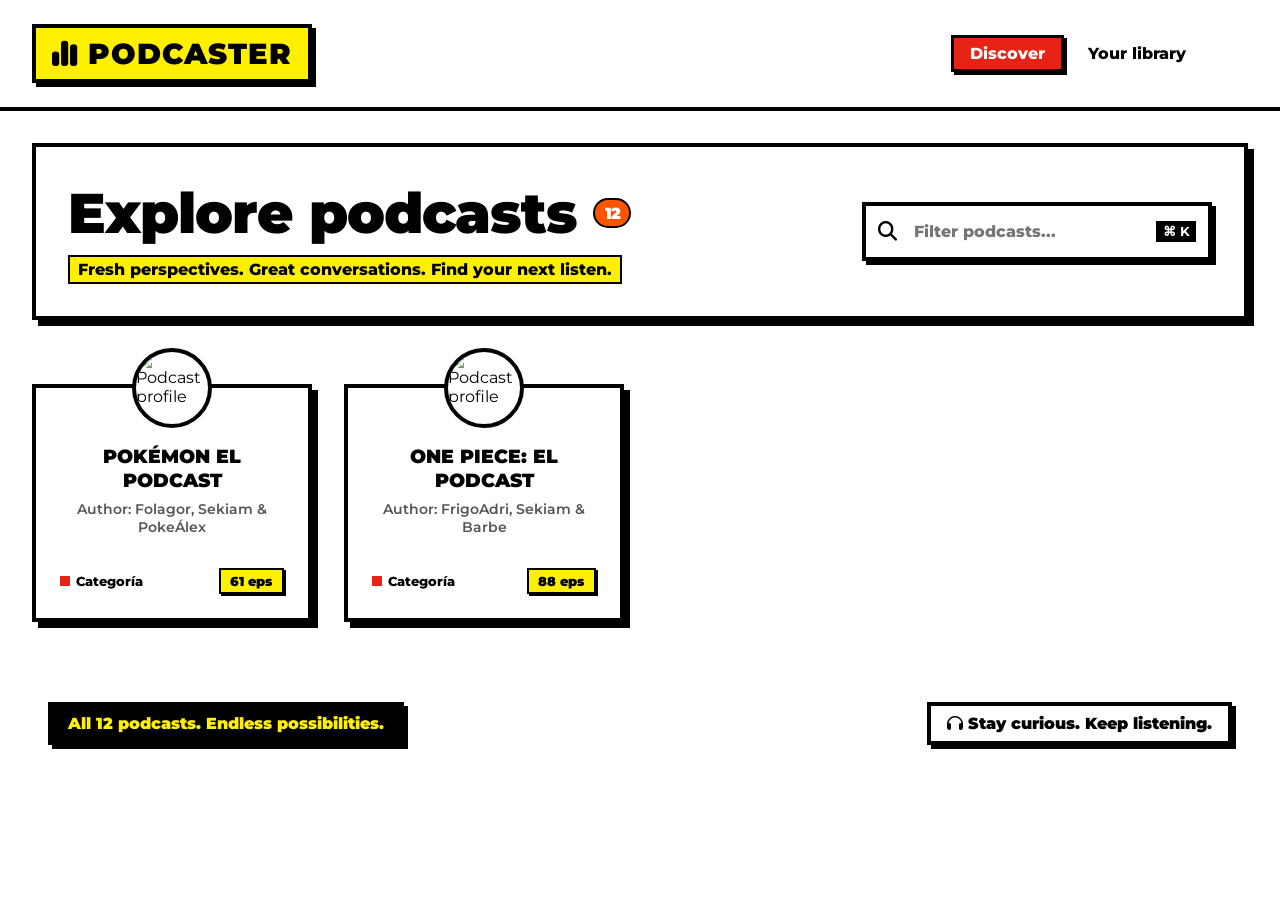
==== index.html @ 0dadfde8 "base design" ====
<!DOCTYPE html>
<html lang="en">
<head>
    <meta charset="UTF-8">
    <meta name="viewport" content="width=device-width, initial-scale=1.0">
    <title>Podcaster</title>
    <!-- He añadido un par de iconos de FontAwesome para el buscador y el botón de discover -->
    <link rel="stylesheet" href="https://cdnjs.cloudflare.com/ajax/libs/font-awesome/6.4.0/css/all.min.css">
    <link rel="stylesheet" href="css/styles.css">
    <!-- Cargamos una fuente gruesa y potente para el rollo Neo-Brutalista -->
    <link href="https://fonts.googleapis.com/css2?family=Montserrat:wght@500;800;900&display=swap" rel="stylesheet">
</head>
<body class="page">
    
    <!-- CABECERA COMÚN -->
    <header class="header">
        <div class="header__left">
            <h1 class="header__title"> 
                <a href="index.html" class="header__link">
                    <i class="fa-solid fa-chart-simple"></i> Podcaster
                </a>
            </h1>
        </div>
        
        <div class="header__right">
            <nav class="header__nav">
                <a href="#" class="header__nav-link header__nav-link--active">Discover</a>
                <a href="#" class="header__nav-link">Your library</a>
            </nav>
            <!-- Indicador de carga animado por CSS -->
            <div class="header__loader" aria-hidden="true"></div>
        </div>
    </header>

    <main class="main">
        
        <!-- SECCIÓN SUPERIOR: TÍTULO Y BUSCADOR -->
        <section class="hero-section">
            <div class="hero-section__text">
                <h2 class="hero-section__title">Explore podcasts <span class="badge badge--orange">12</span></h2>
                <p class="hero-section__subtitle">Fresh perspectives. Great conversations. Find your next listen.</p>
            </div>
            
            <div class="controls">
                <!-- Label oculto visualmente pero accesible para lectores de pantalla -->
                <label for="search" class="visually-hidden">Filter podcasts</label>
                <div class="controls__search-wrapper">
                    <i class="fa-solid fa-magnifying-glass controls__search-icon"></i>
                    <input type="search" id="search" class="controls__search" placeholder="Filter podcasts...">
                    <span class="controls__search-shortcut">⌘ K</span>
                </div>
            </div>
        </section>

        <!-- CUADRÍCULA DE PODCASTS -->
        <section class="podcast-grid">
            
            <!-- TARJETA DE PODCAST DE EJEMPLO 1 (Copia y pega este bloque para crear los 12) -->
            <article class="podcast-card">
                <!-- Enlace general que engloba la tarjeta, tal como pide el ejercicio -->
                <a href="podcast.html" class="podcast-card__link">
                    <div class="podcast-card__image-wrapper">
                        <!-- Añade aquí la URL de tu imagen de Cloudinary -->
                        <img src="https://res.cloudinary.com/dbadhyp7x/image/upload/v1794066231/channels4_profile_rzj4zu.jpg" alt="Podcast profile" class="podcast-card__image">
                    </div>
                    <div class="podcast-card__content">
                        <h3 class="podcast-card__title">Pokémon El Podcast</h3>
                        <p class="podcast-card__author">Author: Folagor, Sekiam & PokeÁlex</p>
                        <div class="podcast-card__footer">
                            <span class="podcast-card__category"><span class="color-dot color-dot--red"></span> Categoría</span>
                            <span class="badge badge--yellow">61 eps</span>
                        </div>
                    </div>
                </a>
            </article>
            <article class="podcast-card">
                <!-- Enlace general que engloba la tarjeta, tal como pide el ejercicio -->
                <a href="podcast.html" class="podcast-card__link">
                    <div class="podcast-card__image-wrapper">
                        <!-- Añade aquí la URL de tu imagen de Cloudinary -->
                        <img src="https://res.cloudinary.com/dbadhyp7x/image/upload/v1794066954/cop_mkapxo.jpg" alt="Podcast profile" class="podcast-card__image">
                    </div>
                    <div class="podcast-card__content">
                        <h3 class="podcast-card__title">One Piece: El Podcast</h3>
                        <p class="podcast-card__author">Author: FrigoAdri, Sekiam & Barbe</p>
                        <div class="podcast-card__footer">
                            <span class="podcast-card__category"><span class="color-dot color-dot--red"></span> Categoría</span>
                            <span class="badge badge--yellow">88 eps</span>
                        </div>
                    </div>
                </a>
            </article>
            <!-- FIN TARJETA DE PODCAST DE EJEMPLO 1 -->

        </section>

        <!-- FOOTER / BANNER INFERIOR -->
        <footer class="footer-banner">
            <div class="footer-banner__left">
                <p>All 12 podcasts. Endless possibilities.</p>
            </div>
            <div class="footer-banner__right">
                <p><i class="fa-solid fa-headphones"></i> Stay curious. Keep listening.</p>
            </div>
        </footer>
    </main>

</body>
</html>
---- css/styles.css ----
/* =========================================
   VARIABLES Y RESET
   ========================================= */
:root {
    --bg-color: #ffffff; /* Color de fondo por defecto */
    --text-primary: #000000;
    --border-color: #000000;
    --accent-red: #e62314; /* Rojo para botones y hover */
    --accent-yellow: #fff000; /* Amarillo logo y badges */
    --accent-orange: #ff5500; /* Naranja badge principal */
    
    /* Variables para el Neo-Brutalismo */
    --border-thickness: 4px;
    --shadow-distance: 6px;
    --shadow-distance-hover: 2px;
    
    --font-family: 'Montserrat', sans-serif;
}

* {
    margin: 0;
    padding: 0;
    box-sizing: border-box;
}

body {
    background-color: var(--bg-color);
    
    /* PON AQUÍ LA URL DE TU IMAGEN GENERADA (SÚBELA A CLOUDINARY) */
    background-image: url('https://res.cloudinary.com/dbadhyp7x/image/upload/v1794066202/Gemini_Generated_Image_ve3grvve3grvve3g_idrewf.jpg');
    
    background-size: cover;
    background-position: center;
    background-attachment: fixed;
    color: var(--text-primary);
    font-family: var(--font-family);
    min-height: 100vh;
}

a {
    text-decoration: none;
    color: inherit;
}

/* Ocultar texto visualmente (Accesibilidad) */
.visually-hidden {
    position: absolute;
    width: 1px; height: 1px;
    padding: 0; margin: -1px;
    overflow: hidden;
    clip: rect(0, 0, 0, 0); border: 0;
}

/* =========================================
   CABECERA
   ========================================= */
.header {
    display: flex;
    justify-content: space-between;
    align-items: center;
    padding: 1.5rem 2rem;
    background-color: #ffffff;
    border-bottom: var(--border-thickness) solid var(--border-color);
    position: sticky;
    top: 0;
    z-index: 100;
}

.header__left {
    display: flex;
    align-items: center;
}

.header__title {
    background-color: var(--accent-yellow);
    padding: 0.5rem 1rem;
    border: var(--border-thickness) solid var(--border-color);
    box-shadow: 4px 4px 0px var(--border-color);
    font-size: 1.8rem;
    font-weight: 900;
    text-transform: uppercase;
    letter-spacing: 1px;
    transition: transform 0.1s ease;
}

.header__title:hover {
    transform: translate(2px, 2px);
    box-shadow: 2px 2px 0px var(--border-color);
}

.header__right {
    display: flex;
    align-items: center;
    gap: 2rem;
}

.header__nav {
    display: flex;
    gap: 1.5rem;
    align-items: center;
}

.header__nav-link {
    font-weight: 800;
    font-size: 1rem;
    transition: color 0.2s ease;
}

.header__nav-link--active {
    background-color: var(--accent-red);
    color: #ffffff;
    padding: 0.4rem 1rem;
    border: 3px solid var(--border-color);
    box-shadow: 3px 3px 0px var(--border-color);
}

.header__nav-link:hover {
    color: var(--accent-red);
}
.header__nav-link--active:hover {
    color: #ffffff;
    transform: translate(2px, 2px);
    box-shadow: 1px 1px 0px var(--border-color);
}

.header__loader {
    width: 30px;
    height: 30px;
    border-radius: 50%;
    border: 3px solid var(--border-color);
    border-top-color: var(--accent-orange);
    /* Animación de 1 segundo (requisito del DAW) */
    animation: spin-and-fade 1s forwards;
}

@keyframes spin-and-fade {
    0% { transform: rotate(0deg); opacity: 1; }
    90% { opacity: 1; }
    100% { transform: rotate(360deg); opacity: 0; }
}

/* =========================================
   MAIN Y SECCIÓN SUPERIOR (HERO)
   ========================================= */
.main {
    padding: 2rem;
    max-width: 1400px;
    margin: 0 auto;
}

.hero-section {
    display: flex;
    justify-content: space-between;
    align-items: center;
    margin-bottom: 4rem;
    background-color: rgba(255, 255, 255, 0.95); /* Fondo blanco semitransparente para que se lea bien */
    padding: 2rem;
    border: var(--border-thickness) solid var(--border-color);
    box-shadow: var(--shadow-distance) var(--shadow-distance) 0px var(--border-color);
}

.hero-section__title {
    font-size: 3.5rem;
    font-weight: 900;
    letter-spacing: -1px;
    display: flex;
    align-items: center;
    gap: 1rem;
}

.hero-section__subtitle {
    background-color: var(--accent-yellow);
    display: inline-block;
    padding: 0.2rem 0.5rem;
    font-weight: 800;
    border: 2px solid var(--border-color);
    margin-top: 0.5rem;
}

.badge {
    padding: 0.2rem 0.6rem;
    border-radius: 20px;
    font-weight: 900;
    font-size: 1rem;
    border: 2px solid var(--border-color);
    color: #ffffff;
}

.badge--orange { background-color: var(--accent-orange); }
.badge--yellow { background-color: var(--accent-yellow); color: var(--text-primary); border-radius: 0; font-size: 0.8rem; box-shadow: 2px 2px 0px var(--border-color);}

/* Buscador */
.controls__search-wrapper {
    position: relative;
    display: flex;
    align-items: center;
}

.controls__search {
    padding: 1rem 3rem 1rem 3rem;
    border: var(--border-thickness) solid var(--border-color);
    box-shadow: 4px 4px 0px var(--border-color);
    font-family: inherit;
    font-weight: 800;
    font-size: 1rem;
    width: 350px;
    transition: transform 0.1s ease, box-shadow 0.1s ease;
}

.controls__search:focus-visible {
    outline: none;
    transform: translate(2px, 2px);
    box-shadow: 2px 2px 0px var(--border-color);
}

.controls__search-icon {
    position: absolute;
    left: 1rem;
    font-size: 1.2rem;
}

.controls__search-shortcut {
    position: absolute;
    right: 1rem;
    background-color: var(--border-color);
    color: #ffffff;
    padding: 0.2rem 0.4rem;
    font-size: 0.8rem;
    font-weight: bold;
}

/* =========================================
   GRID DE PODCASTS (Responsive)
   ========================================= */
.podcast-grid {
    display: grid;
    grid-template-columns: repeat(4, 1fr);
    gap: 5rem 2rem; /* Mucho espacio vertical para que quepa la foto sobresaliendo */
    margin-bottom: 4rem;
}

/* TARJETA PODCAST */
.podcast-card {
    position: relative;
    background-color: #ffffff;
    border: var(--border-thickness) solid var(--border-color);
    box-shadow: var(--shadow-distance) var(--shadow-distance) 0px var(--border-color);
    transition: transform 0.2s ease, box-shadow 0.2s ease;
}

.podcast-card:hover {
    transform: translate(4px, 4px);
    box-shadow: var(--shadow-distance-hover) var(--shadow-distance-hover) 0px var(--border-color);
}

.podcast-card__link {
    display: block;
    height: 100%;
}

.podcast-card__image-wrapper {
    position: absolute;
    top: -40px; /* Aquí está el truco para que sobresalga */
    left: 50%;
    transform: translateX(-50%);
    width: 80px;
    height: 80px;
    border-radius: 50%;
    border: var(--border-thickness) solid var(--border-color);
    overflow: hidden;
    background-color: #fff;
}

.podcast-card__image {
    width: 100%;
    height: 100%;
    object-fit: cover;
}

.podcast-card__content {
    padding: 3.5rem 1.5rem 1.5rem; /* Padding superior extra para no chocar con la foto */
    text-align: center;
    display: flex;
    flex-direction: column;
    height: 100%;
}

.podcast-card__title {
    font-size: 1.2rem;
    font-weight: 900;
    text-transform: uppercase;
    margin-bottom: 0.5rem;
}

.podcast-card__author {
    font-size: 0.9rem;
    font-weight: 600;
    color: #555;
    margin-bottom: 2rem;
    flex-grow: 1; /* Empuja el footer hacia abajo */
}

.podcast-card__footer {
    display: flex;
    justify-content: space-between;
    align-items: center;
    font-size: 0.8rem;
    font-weight: 800;
}

.podcast-card__category {
    display: flex;
    align-items: center;
    gap: 0.4rem;
}

.color-dot {
    width: 10px;
    height: 10px;
    display: inline-block;
}
.color-dot--red { background-color: var(--accent-red); }

/* =========================================
   FOOTER BANNER
   ========================================= */
.footer-banner {
    display: flex;
    justify-content: space-between;
    padding: 1rem;
}

.footer-banner__left, .footer-banner__right {
    background-color: #ffffff;
    border: var(--border-thickness) solid var(--border-color);
    box-shadow: 4px 4px 0px var(--border-color);
    padding: 0.5rem 1rem;
    font-weight: 900;
}

.footer-banner__left {
    background-color: #000;
    color: var(--accent-yellow);
}

/* =========================================
   MEDIA QUERIES (Requisito DAW)
   ========================================= */
@media (max-width: 1024px) {
    .podcast-grid { grid-template-columns: repeat(2, 1fr); }
    .hero-section { flex-direction: column; text-align: center; gap: 2rem; }
}

@media (max-width: 768px) {
    .podcast-grid { grid-template-columns: 1fr; }
    .header { flex-direction: column; gap: 1rem; }
}
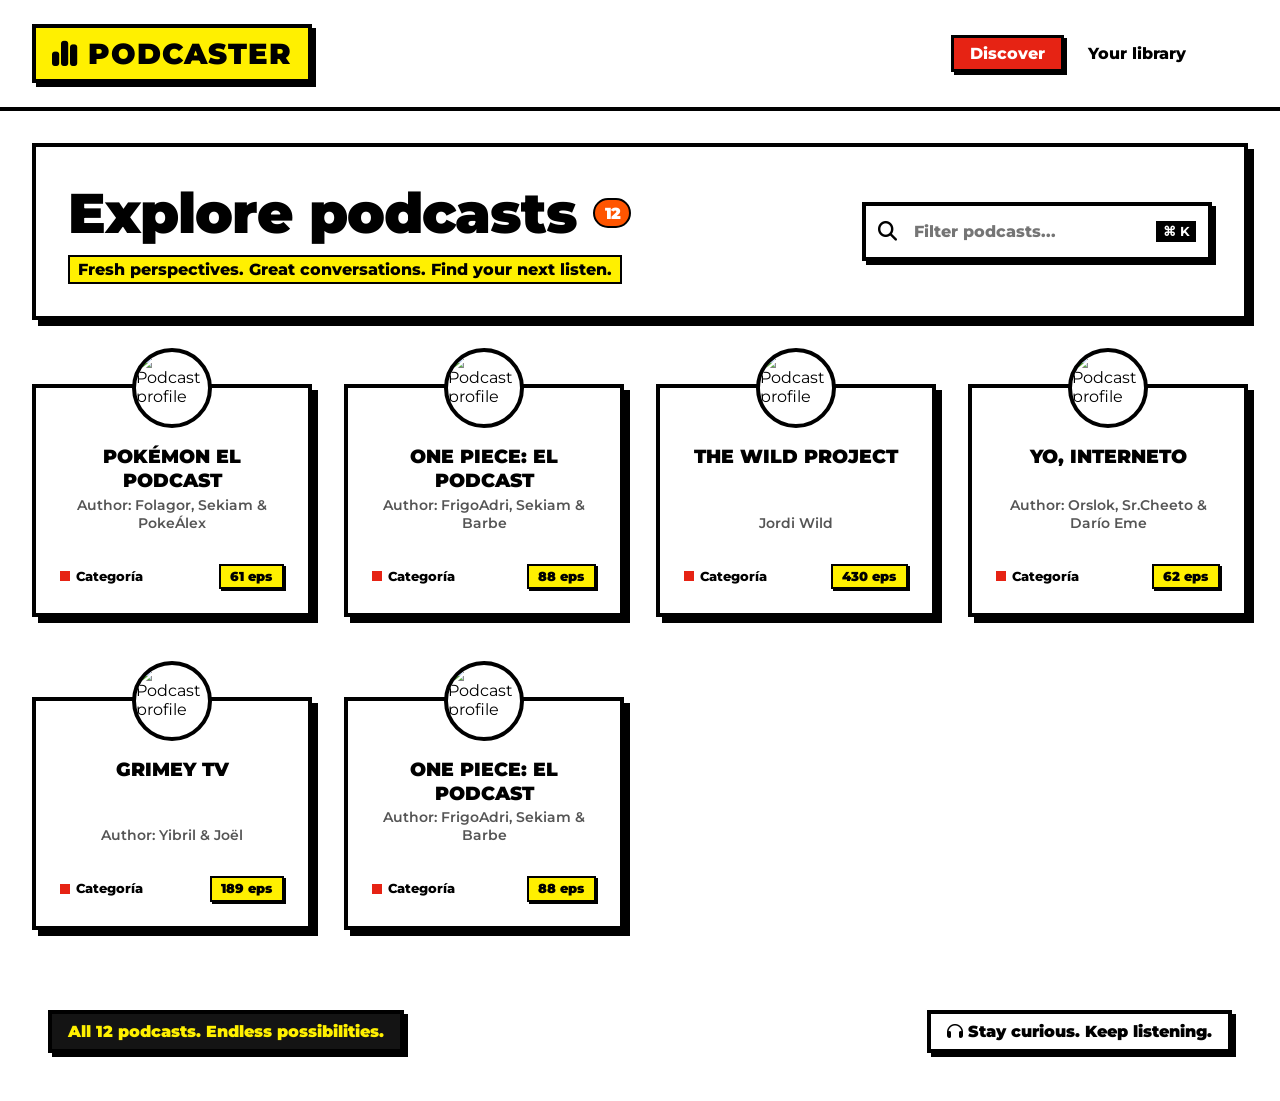
==== commit 49e0544e: "advanced code" ====
--- a/index.html
+++ b/index.html
@@ -4,15 +4,12 @@
     <meta charset="UTF-8">
     <meta name="viewport" content="width=device-width, initial-scale=1.0">
     <title>Podcaster</title>
-    <!-- He añadido un par de iconos de FontAwesome para el buscador y el botón de discover -->
     <link rel="stylesheet" href="https://cdnjs.cloudflare.com/ajax/libs/font-awesome/6.4.0/css/all.min.css">
     <link rel="stylesheet" href="css/styles.css">
-    <!-- Cargamos una fuente gruesa y potente para el rollo Neo-Brutalista -->
     <link href="https://fonts.googleapis.com/css2?family=Montserrat:wght@500;800;900&display=swap" rel="stylesheet">
 </head>
 <body class="page">
     
-    <!-- CABECERA COMÚN -->
     <header class="header">
         <div class="header__left">
             <h1 class="header__title"> 
@@ -27,14 +24,12 @@
                 <a href="#" class="header__nav-link header__nav-link--active">Discover</a>
                 <a href="#" class="header__nav-link">Your library</a>
             </nav>
-            <!-- Indicador de carga animado por CSS -->
             <div class="header__loader" aria-hidden="true"></div>
         </div>
     </header>
 
     <main class="main">
         
-        <!-- SECCIÓN SUPERIOR: TÍTULO Y BUSCADOR -->
         <section class="hero-section">
             <div class="hero-section__text">
                 <h2 class="hero-section__title">Explore podcasts <span class="badge badge--orange">12</span></h2>
@@ -42,7 +37,6 @@
             </div>
             
             <div class="controls">
-                <!-- Label oculto visualmente pero accesible para lectores de pantalla -->
                 <label for="search" class="visually-hidden">Filter podcasts</label>
                 <div class="controls__search-wrapper">
                     <i class="fa-solid fa-magnifying-glass controls__search-icon"></i>
@@ -52,15 +46,11 @@
             </div>
         </section>
 
-        <!-- CUADRÍCULA DE PODCASTS -->
         <section class="podcast-grid">
             
-            <!-- TARJETA DE PODCAST DE EJEMPLO 1 (Copia y pega este bloque para crear los 12) -->
             <article class="podcast-card">
-                <!-- Enlace general que engloba la tarjeta, tal como pide el ejercicio -->
                 <a href="podcast.html" class="podcast-card__link">
                     <div class="podcast-card__image-wrapper">
-                        <!-- Añade aquí la URL de tu imagen de Cloudinary -->
                         <img src="https://res.cloudinary.com/dbadhyp7x/image/upload/v1794066231/channels4_profile_rzj4zu.jpg" alt="Podcast profile" class="podcast-card__image">
                     </div>
                     <div class="podcast-card__content">
@@ -74,10 +64,8 @@
                 </a>
             </article>
             <article class="podcast-card">
-                <!-- Enlace general que engloba la tarjeta, tal como pide el ejercicio -->
                 <a href="podcast.html" class="podcast-card__link">
                     <div class="podcast-card__image-wrapper">
-                        <!-- Añade aquí la URL de tu imagen de Cloudinary -->
                         <img src="https://res.cloudinary.com/dbadhyp7x/image/upload/v1794066954/cop_mkapxo.jpg" alt="Podcast profile" class="podcast-card__image">
                     </div>
                     <div class="podcast-card__content">
@@ -90,8 +78,66 @@
                     </div>
                 </a>
             </article>
-            <!-- FIN TARJETA DE PODCAST DE EJEMPLO 1 -->
-
+            <article class="podcast-card">
+                <a href="podcast.html" class="podcast-card__link">
+                    <div class="podcast-card__image-wrapper">
+                        <img src="https://res.cloudinary.com/dbadhyp7x/image/upload/v1794502656/JiTyMt65_400x400_esoe3h.jpg" alt="Podcast profile" class="podcast-card__image">
+                    </div>
+                    <div class="podcast-card__content">
+                        <h3 class="podcast-card__title">The Wild Project</h3>
+                        <p class="podcast-card__author">Jordi Wild</p>
+                        <div class="podcast-card__footer">
+                            <span class="podcast-card__category"><span class="color-dot color-dot--red"></span> Categoría</span>
+                            <span class="badge badge--yellow">430 eps</span>
+                        </div>
+                    </div>
+                </a>
+            </article>
+            <article class="podcast-card">
+                <a href="podcast.html" class="podcast-card__link">
+                    <div class="podcast-card__image-wrapper">
+                        <img src="https://res.cloudinary.com/dbadhyp7x/image/upload/v1794502656/channels4_profile_1_lzgexm.jpg" alt="Podcast profile" class="podcast-card__image">
+                    </div>
+                    <div class="podcast-card__content">
+                        <h3 class="podcast-card__title">Yo, Interneto</h3>
+                        <p class="podcast-card__author">Author: Orslok, Sr.Cheeto & Darío Eme</p>
+                        <div class="podcast-card__footer">
+                            <span class="podcast-card__category"><span class="color-dot color-dot--red"></span> Categoría</span>
+                            <span class="badge badge--yellow">62 eps</span>
+                        </div>
+                    </div>
+                </a>
+            </article>
+            <article class="podcast-card">
+                <a href="podcast.html" class="podcast-card__link">
+                    <div class="podcast-card__image-wrapper">
+                        <img src="https://res.cloudinary.com/dbadhyp7x/image/upload/v1794066954/cop_mkapxo.jpg" alt="Podcast profile" class="podcast-card__image">
+                    </div>
+                    <div class="podcast-card__content">
+                        <h3 class="podcast-card__title">Grimey TV</h3>
+                        <p class="podcast-card__author">Author: Yibril & Joël</p>
+                        <div class="podcast-card__footer">
+                            <span class="podcast-card__category"><span class="color-dot color-dot--red"></span> Categoría</span>
+                            <span class="badge badge--yellow">189 eps</span>
+                        </div>
+                    </div>
+                </a>
+            </article>
+            <article class="podcast-card">
+                <a href="podcast.html" class="podcast-card__link">
+                    <div class="podcast-card__image-wrapper">
+                        <img src="https://res.cloudinary.com/dbadhyp7x/image/upload/v1794066954/cop_mkapxo.jpg" alt="Podcast profile" class="podcast-card__image">
+                    </div>
+                    <div class="podcast-card__content">
+                        <h3 class="podcast-card__title">One Piece: El Podcast</h3>
+                        <p class="podcast-card__author">Author: FrigoAdri, Sekiam & Barbe</p>
+                        <div class="podcast-card__footer">
+                            <span class="podcast-card__category"><span class="color-dot color-dot--red"></span> Categoría</span>
+                            <span class="badge badge--yellow">88 eps</span>
+                        </div>
+                    </div>
+                </a>
+            </article>
         </section>
 
         <!-- FOOTER / BANNER INFERIOR -->
--- a/css/styles.css
+++ b/css/styles.css
@@ -1,19 +1,13 @@
-/* =========================================
-   VARIABLES Y RESET
-   ========================================= */
 :root {
-    --bg-color: #ffffff; /* Color de fondo por defecto */
+    --bg-color: #ffffff;
     --text-primary: #000000;
     --border-color: #000000;
-    --accent-red: #e62314; /* Rojo para botones y hover */
-    --accent-yellow: #fff000; /* Amarillo logo y badges */
-    --accent-orange: #ff5500; /* Naranja badge principal */
-    
-    /* Variables para el Neo-Brutalismo */
+    --accent-red: #e62314;
+    --accent-yellow: #fff000;
+    --accent-orange: #ff5500;
     --border-thickness: 4px;
     --shadow-distance: 6px;
     --shadow-distance-hover: 2px;
-    
     --font-family: 'Montserrat', sans-serif;
 }
 
@@ -25,10 +19,7 @@
 
 body {
     background-color: var(--bg-color);
-    
-    /* PON AQUÍ LA URL DE TU IMAGEN GENERADA (SÚBELA A CLOUDINARY) */
     background-image: url('https://res.cloudinary.com/dbadhyp7x/image/upload/v1794066202/Gemini_Generated_Image_ve3grvve3grvve3g_idrewf.jpg');
-    
     background-size: cover;
     background-position: center;
     background-attachment: fixed;
@@ -42,18 +33,17 @@
     color: inherit;
 }
 
-/* Ocultar texto visualmente (Accesibilidad) */
 .visually-hidden {
     position: absolute;
-    width: 1px; height: 1px;
-    padding: 0; margin: -1px;
+    width: 1px;
+    height: 1px;
+    padding: 0;
+    margin: -1px;
     overflow: hidden;
-    clip: rect(0, 0, 0, 0); border: 0;
-}
-
-/* =========================================
-   CABECERA
-   ========================================= */
+    clip: rect(0, 0, 0, 0);
+    border: 0;
+}
+
 .header {
     display: flex;
     justify-content: space-between;
@@ -117,6 +107,7 @@
 .header__nav-link:hover {
     color: var(--accent-red);
 }
+
 .header__nav-link--active:hover {
     color: #ffffff;
     transform: translate(2px, 2px);
@@ -129,7 +120,6 @@
     border-radius: 50%;
     border: 3px solid var(--border-color);
     border-top-color: var(--accent-orange);
-    /* Animación de 1 segundo (requisito del DAW) */
     animation: spin-and-fade 1s forwards;
 }
 
@@ -139,9 +129,6 @@
     100% { transform: rotate(360deg); opacity: 0; }
 }
 
-/* =========================================
-   MAIN Y SECCIÓN SUPERIOR (HERO)
-   ========================================= */
 .main {
     padding: 2rem;
     max-width: 1400px;
@@ -153,7 +140,7 @@
     justify-content: space-between;
     align-items: center;
     margin-bottom: 4rem;
-    background-color: rgba(255, 255, 255, 0.95); /* Fondo blanco semitransparente para que se lea bien */
+    background-color: rgba(255, 255, 255, 0.95);
     padding: 2rem;
     border: var(--border-thickness) solid var(--border-color);
     box-shadow: var(--shadow-distance) var(--shadow-distance) 0px var(--border-color);
@@ -186,10 +173,18 @@
     color: #ffffff;
 }
 
-.badge--orange { background-color: var(--accent-orange); }
-.badge--yellow { background-color: var(--accent-yellow); color: var(--text-primary); border-radius: 0; font-size: 0.8rem; box-shadow: 2px 2px 0px var(--border-color);}
-
-/* Buscador */
+.badge--orange {
+    background-color: var(--accent-orange);
+}
+
+.badge--yellow {
+    background-color: var(--accent-yellow);
+    color: var(--text-primary);
+    border-radius: 0;
+    font-size: 0.8rem;
+    box-shadow: 2px 2px 0px var(--border-color);
+}
+
 .controls__search-wrapper {
     position: relative;
     display: flex;
@@ -229,23 +224,21 @@
     font-weight: bold;
 }
 
-/* =========================================
-   GRID DE PODCASTS (Responsive)
-   ========================================= */
 .podcast-grid {
     display: grid;
     grid-template-columns: repeat(4, 1fr);
-    gap: 5rem 2rem; /* Mucho espacio vertical para que quepa la foto sobresaliendo */
+    gap: 5rem 2rem; 
     margin-bottom: 4rem;
 }
 
-/* TARJETA PODCAST */
 .podcast-card {
     position: relative;
     background-color: #ffffff;
     border: var(--border-thickness) solid var(--border-color);
     box-shadow: var(--shadow-distance) var(--shadow-distance) 0px var(--border-color);
     transition: transform 0.2s ease, box-shadow 0.2s ease;
+    display: flex;
+    flex-direction: column;
 }
 
 .podcast-card:hover {
@@ -254,13 +247,14 @@
 }
 
 .podcast-card__link {
-    display: block;
-    height: 100%;
+    display: flex;
+    flex-direction: column;
+    flex-grow: 1;
 }
 
 .podcast-card__image-wrapper {
     position: absolute;
-    top: -40px; /* Aquí está el truco para que sobresalga */
+    top: -40px; 
     left: 50%;
     transform: translateX(-50%);
     width: 80px;
@@ -278,26 +272,26 @@
 }
 
 .podcast-card__content {
-    padding: 3.5rem 1.5rem 1.5rem; /* Padding superior extra para no chocar con la foto */
+    padding: 3.5rem 1.5rem 1.5rem;
     text-align: center;
     display: flex;
     flex-direction: column;
-    height: 100%;
+    flex-grow: 1;
 }
 
 .podcast-card__title {
     font-size: 1.2rem;
     font-weight: 900;
     text-transform: uppercase;
-    margin-bottom: 0.5rem;
+    margin-bottom: 0.2rem;
 }
 
 .podcast-card__author {
     font-size: 0.9rem;
     font-weight: 600;
     color: #555;
+    margin-top: auto;
     margin-bottom: 2rem;
-    flex-grow: 1; /* Empuja el footer hacia abajo */
 }
 
 .podcast-card__footer {
@@ -319,11 +313,11 @@
     height: 10px;
     display: inline-block;
 }
-.color-dot--red { background-color: var(--accent-red); }
-
-/* =========================================
-   FOOTER BANNER
-   ========================================= */
+
+.color-dot--red {
+    background-color: var(--accent-red);
+}
+
 .footer-banner {
     display: flex;
     justify-content: space-between;
@@ -339,19 +333,27 @@
 }
 
 .footer-banner__left {
-    background-color: #000;
+    background-color: #141414;
     color: var(--accent-yellow);
 }
 
-/* =========================================
-   MEDIA QUERIES (Requisito DAW)
-   ========================================= */
 @media (max-width: 1024px) {
-    .podcast-grid { grid-template-columns: repeat(2, 1fr); }
-    .hero-section { flex-direction: column; text-align: center; gap: 2rem; }
+    .podcast-grid {
+        grid-template-columns: repeat(2, 1fr);
+    }
+    .hero-section {
+        flex-direction: column;
+        text-align: center;
+        gap: 2rem;
+    }
 }
 
 @media (max-width: 768px) {
-    .podcast-grid { grid-template-columns: 1fr; }
-    .header { flex-direction: column; gap: 1rem; }
+    .podcast-grid {
+        grid-template-columns: 1fr;
+    }
+    .header {
+        flex-direction: column;
+        gap: 1rem;
+    }
 }
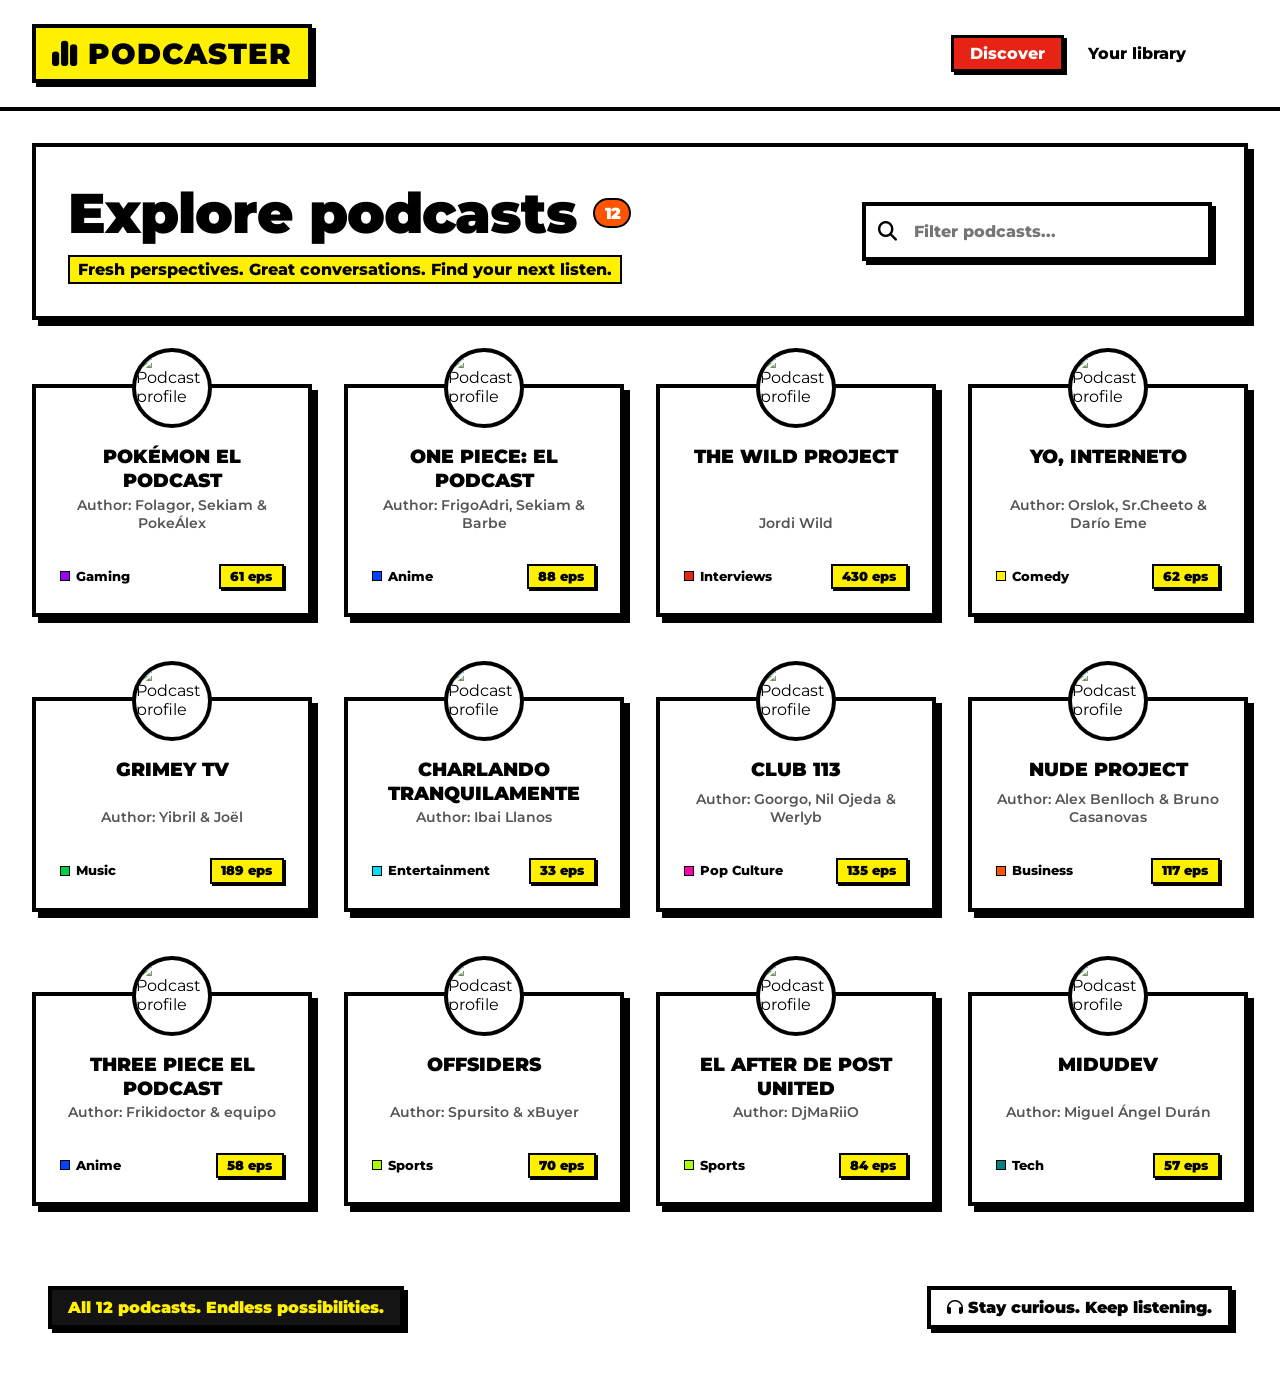
==== commit 392212c4: "full tarjets" ====
--- a/index.html
+++ b/index.html
@@ -41,7 +41,7 @@
                 <div class="controls__search-wrapper">
                     <i class="fa-solid fa-magnifying-glass controls__search-icon"></i>
                     <input type="search" id="search" class="controls__search" placeholder="Filter podcasts...">
-                    <span class="controls__search-shortcut">⌘ K</span>
+                    <!-- El ⌘ K era una mierda que no funcionaba, así que lo hemos volado -->
                 </div>
             </div>
         </section>
@@ -57,12 +57,13 @@
                         <h3 class="podcast-card__title">Pokémon El Podcast</h3>
                         <p class="podcast-card__author">Author: Folagor, Sekiam & PokeÁlex</p>
                         <div class="podcast-card__footer">
-                            <span class="podcast-card__category"><span class="color-dot color-dot--red"></span> Categoría</span>
+                            <span class="podcast-card__category"><span class="color-dot color-dot--purple"></span> Gaming</span>
                             <span class="badge badge--yellow">61 eps</span>
                         </div>
                     </div>
                 </a>
             </article>
+
             <article class="podcast-card">
                 <a href="podcast.html" class="podcast-card__link">
                     <div class="podcast-card__image-wrapper">
@@ -72,12 +73,13 @@
                         <h3 class="podcast-card__title">One Piece: El Podcast</h3>
                         <p class="podcast-card__author">Author: FrigoAdri, Sekiam & Barbe</p>
                         <div class="podcast-card__footer">
-                            <span class="podcast-card__category"><span class="color-dot color-dot--red"></span> Categoría</span>
+                            <span class="podcast-card__category"><span class="color-dot color-dot--blue"></span> Anime</span>
                             <span class="badge badge--yellow">88 eps</span>
                         </div>
                     </div>
                 </a>
             </article>
+
             <article class="podcast-card">
                 <a href="podcast.html" class="podcast-card__link">
                     <div class="podcast-card__image-wrapper">
@@ -87,12 +89,13 @@
                         <h3 class="podcast-card__title">The Wild Project</h3>
                         <p class="podcast-card__author">Jordi Wild</p>
                         <div class="podcast-card__footer">
-                            <span class="podcast-card__category"><span class="color-dot color-dot--red"></span> Categoría</span>
+                            <span class="podcast-card__category"><span class="color-dot color-dot--red"></span> Interviews</span>
                             <span class="badge badge--yellow">430 eps</span>
                         </div>
                     </div>
                 </a>
             </article>
+
             <article class="podcast-card">
                 <a href="podcast.html" class="podcast-card__link">
                     <div class="podcast-card__image-wrapper">
@@ -102,45 +105,142 @@
                         <h3 class="podcast-card__title">Yo, Interneto</h3>
                         <p class="podcast-card__author">Author: Orslok, Sr.Cheeto & Darío Eme</p>
                         <div class="podcast-card__footer">
-                            <span class="podcast-card__category"><span class="color-dot color-dot--red"></span> Categoría</span>
+                            <span class="podcast-card__category"><span class="color-dot color-dot--yellow"></span> Comedy</span>
                             <span class="badge badge--yellow">62 eps</span>
                         </div>
                     </div>
                 </a>
             </article>
-            <article class="podcast-card">
-                <a href="podcast.html" class="podcast-card__link">
-                    <div class="podcast-card__image-wrapper">
-                        <img src="https://res.cloudinary.com/dbadhyp7x/image/upload/v1794066954/cop_mkapxo.jpg" alt="Podcast profile" class="podcast-card__image">
+
+            <article class="podcast-card">
+                <a href="podcast.html" class="podcast-card__link">
+                    <div class="podcast-card__image-wrapper">
+                        <img src="https://res.cloudinary.com/dbadhyp7x/image/upload/v1794502656/images_znxd2r.jpg" alt="Podcast profile" class="podcast-card__image">
                     </div>
                     <div class="podcast-card__content">
                         <h3 class="podcast-card__title">Grimey TV</h3>
                         <p class="podcast-card__author">Author: Yibril & Joël</p>
                         <div class="podcast-card__footer">
-                            <span class="podcast-card__category"><span class="color-dot color-dot--red"></span> Categoría</span>
+                            <span class="podcast-card__category"><span class="color-dot color-dot--green"></span> Music</span>
                             <span class="badge badge--yellow">189 eps</span>
                         </div>
                     </div>
                 </a>
             </article>
-            <article class="podcast-card">
-                <a href="podcast.html" class="podcast-card__link">
-                    <div class="podcast-card__image-wrapper">
-                        <img src="https://res.cloudinary.com/dbadhyp7x/image/upload/v1794066954/cop_mkapxo.jpg" alt="Podcast profile" class="podcast-card__image">
-                    </div>
-                    <div class="podcast-card__content">
-                        <h3 class="podcast-card__title">One Piece: El Podcast</h3>
-                        <p class="podcast-card__author">Author: FrigoAdri, Sekiam & Barbe</p>
-                        <div class="podcast-card__footer">
-                            <span class="podcast-card__category"><span class="color-dot color-dot--red"></span> Categoría</span>
-                            <span class="badge badge--yellow">88 eps</span>
+
+            <article class="podcast-card">
+                <a href="podcast.html" class="podcast-card__link">
+                    <div class="podcast-card__image-wrapper">
+                        <img src="https://res.cloudinary.com/dbadhyp7x/image/upload/v1794570424/artworks-t3uHr0comfnVMcWz-bJyTYg-t500x500_wfqyar.jpg" alt="Podcast profile" class="podcast-card__image">
+                    </div>
+                    <div class="podcast-card__content">
+                        <h3 class="podcast-card__title">Charlando Tranquilamente</h3>
+                        <p class="podcast-card__author">Author: Ibai Llanos</p>
+                        <div class="podcast-card__footer">
+                            <span class="podcast-card__category"><span class="color-dot color-dot--cyan"></span> Entertainment</span>
+                            <span class="badge badge--yellow">33 eps</span>
+                        </div>
+                    </div>
+                </a>
+            </article>
+
+            <article class="podcast-card">
+                <a href="podcast.html" class="podcast-card__link">
+                    <div class="podcast-card__image-wrapper">
+                        <img src="https://res.cloudinary.com/dbadhyp7x/image/upload/v1794570277/ab67656300005f1ff8656be7b68fe9341680058b_ncelem.jpg" alt="Podcast profile" class="podcast-card__image">
+                    </div>
+                    <div class="podcast-card__content">
+                        <h3 class="podcast-card__title">Club 113</h3>
+                        <p class="podcast-card__author">Author: Goorgo, Nil Ojeda & Werlyb</p>
+                        <div class="podcast-card__footer">
+                            <span class="podcast-card__category"><span class="color-dot color-dot--pink"></span> Pop Culture</span>
+                            <span class="badge badge--yellow">135 eps</span>
+                        </div>
+                    </div>
+                </a>
+            </article>
+
+            <article class="podcast-card">
+                <a href="podcast.html" class="podcast-card__link">
+                    <div class="podcast-card__image-wrapper">
+                        <img src="https://res.cloudinary.com/dbadhyp7x/image/upload/v1794570276/images_n9anoc.jpg" alt="Podcast profile" class="podcast-card__image">
+                    </div>
+                    <div class="podcast-card__content">
+                        <h3 class="podcast-card__title">Nude Project</h3>
+                        <p class="podcast-card__author">Author: Alex Benlloch & Bruno Casanovas</p>
+                        <div class="podcast-card__footer">
+                            <span class="podcast-card__category"><span class="color-dot color-dot--orange"></span> Business</span>
+                            <span class="badge badge--yellow">117 eps</span>
+                        </div>
+                    </div>
+                </a>
+            </article>
+
+            <article class="podcast-card">
+                <a href="podcast.html" class="podcast-card__link">
+                    <div class="podcast-card__image-wrapper">
+                        <img src="https://res.cloudinary.com/dbadhyp7x/image/upload/v1794570276/channels4_profile_ddgzaa.jpg" alt="Podcast profile" class="podcast-card__image">
+                    </div>
+                    <div class="podcast-card__content">
+                        <h3 class="podcast-card__title">Three Piece El Podcast</h3>
+                        <p class="podcast-card__author">Author: Frikidoctor & equipo</p>
+                        <div class="podcast-card__footer">
+                            <span class="podcast-card__category"><span class="color-dot color-dot--blue"></span> Anime</span>
+                            <span class="badge badge--yellow">58 eps</span>
+                        </div>
+                    </div>
+                </a>
+            </article>
+
+            <article class="podcast-card">
+                <a href="podcast.html" class="podcast-card__link">
+                    <div class="podcast-card__image-wrapper">
+                        <img src="https://res.cloudinary.com/dbadhyp7x/image/upload/v1794570276/channels4_profile_1_xzaus2.jpg" alt="Podcast profile" class="podcast-card__image">
+                    </div>
+                    <div class="podcast-card__content">
+                        <h3 class="podcast-card__title">Offsiders</h3>
+                        <p class="podcast-card__author">Author: Spursito & xBuyer</p>
+                        <div class="podcast-card__footer">
+                            <span class="podcast-card__category"><span class="color-dot color-dot--lime"></span> Sports</span>
+                            <span class="badge badge--yellow">70 eps</span>
+                        </div>
+                    </div>
+                </a>
+            </article>
+
+            <article class="podcast-card">
+                <a href="podcast.html" class="podcast-card__link">
+                    <div class="podcast-card__image-wrapper">
+                        <img src="https://res.cloudinary.com/dbadhyp7x/image/upload/v1794570276/ab67656300005f1fedfed3def63526a6d8f9e229_s3ft8n.jpg" alt="Podcast profile" class="podcast-card__image">
+                    </div>
+                    <div class="podcast-card__content">
+                        <h3 class="podcast-card__title">El After de Post United</h3>
+                        <p class="podcast-card__author">Author: DjMaRiiO</p>
+                        <div class="podcast-card__footer">
+                            <span class="podcast-card__category"><span class="color-dot color-dot--lime"></span> Sports</span>
+                            <span class="badge badge--yellow">84 eps</span>
+                        </div>
+                    </div>
+                </a>
+            </article>
+
+            <article class="podcast-card">
+                <a href="podcast.html" class="podcast-card__link">
+                    <div class="podcast-card__image-wrapper">
+                        <img src="https://res.cloudinary.com/dbadhyp7x/image/upload/v1794570276/1200x1200bf-60_rtpdgg.jpg" alt="Podcast profile" class="podcast-card__image">
+                    </div>
+                    <div class="podcast-card__content">
+                        <h3 class="podcast-card__title">Midudev</h3>
+                        <p class="podcast-card__author">Author: Miguel Ángel Durán</p>
+                        <div class="podcast-card__footer">
+                            <span class="podcast-card__category"><span class="color-dot color-dot--teal"></span> Tech</span>
+                            <span class="badge badge--yellow">57 eps</span>
                         </div>
                     </div>
                 </a>
             </article>
         </section>
 
-        <!-- FOOTER / BANNER INFERIOR -->
         <footer class="footer-banner">
             <div class="footer-banner__left">
                 <p>All 12 podcasts. Endless possibilities.</p>
--- a/css/styles.css
+++ b/css/styles.css
@@ -214,16 +214,6 @@
     font-size: 1.2rem;
 }
 
-.controls__search-shortcut {
-    position: absolute;
-    right: 1rem;
-    background-color: var(--border-color);
-    color: #ffffff;
-    padding: 0.2rem 0.4rem;
-    font-size: 0.8rem;
-    font-weight: bold;
-}
-
 .podcast-grid {
     display: grid;
     grid-template-columns: repeat(4, 1fr);
@@ -308,15 +298,24 @@
     gap: 0.4rem;
 }
 
+/* Colores para cada puntito de categoría */
 .color-dot {
     width: 10px;
     height: 10px;
     display: inline-block;
-}
-
-.color-dot--red {
-    background-color: var(--accent-red);
-}
+    border: 1px solid var(--border-color); /* Borde finito para que resalten sobre el blanco */
+}
+
+.color-dot--red { background-color: var(--accent-red); }
+.color-dot--yellow { background-color: var(--accent-yellow); }
+.color-dot--blue { background-color: #0044ff; }
+.color-dot--green { background-color: #00cc44; }
+.color-dot--purple { background-color: #9900ff; }
+.color-dot--cyan { background-color: #00ddff; }
+.color-dot--pink { background-color: #ff00aa; }
+.color-dot--orange { background-color: var(--accent-orange); }
+.color-dot--lime { background-color: #aaff00; }
+.color-dot--teal { background-color: #008080; }
 
 .footer-banner {
     display: flex;
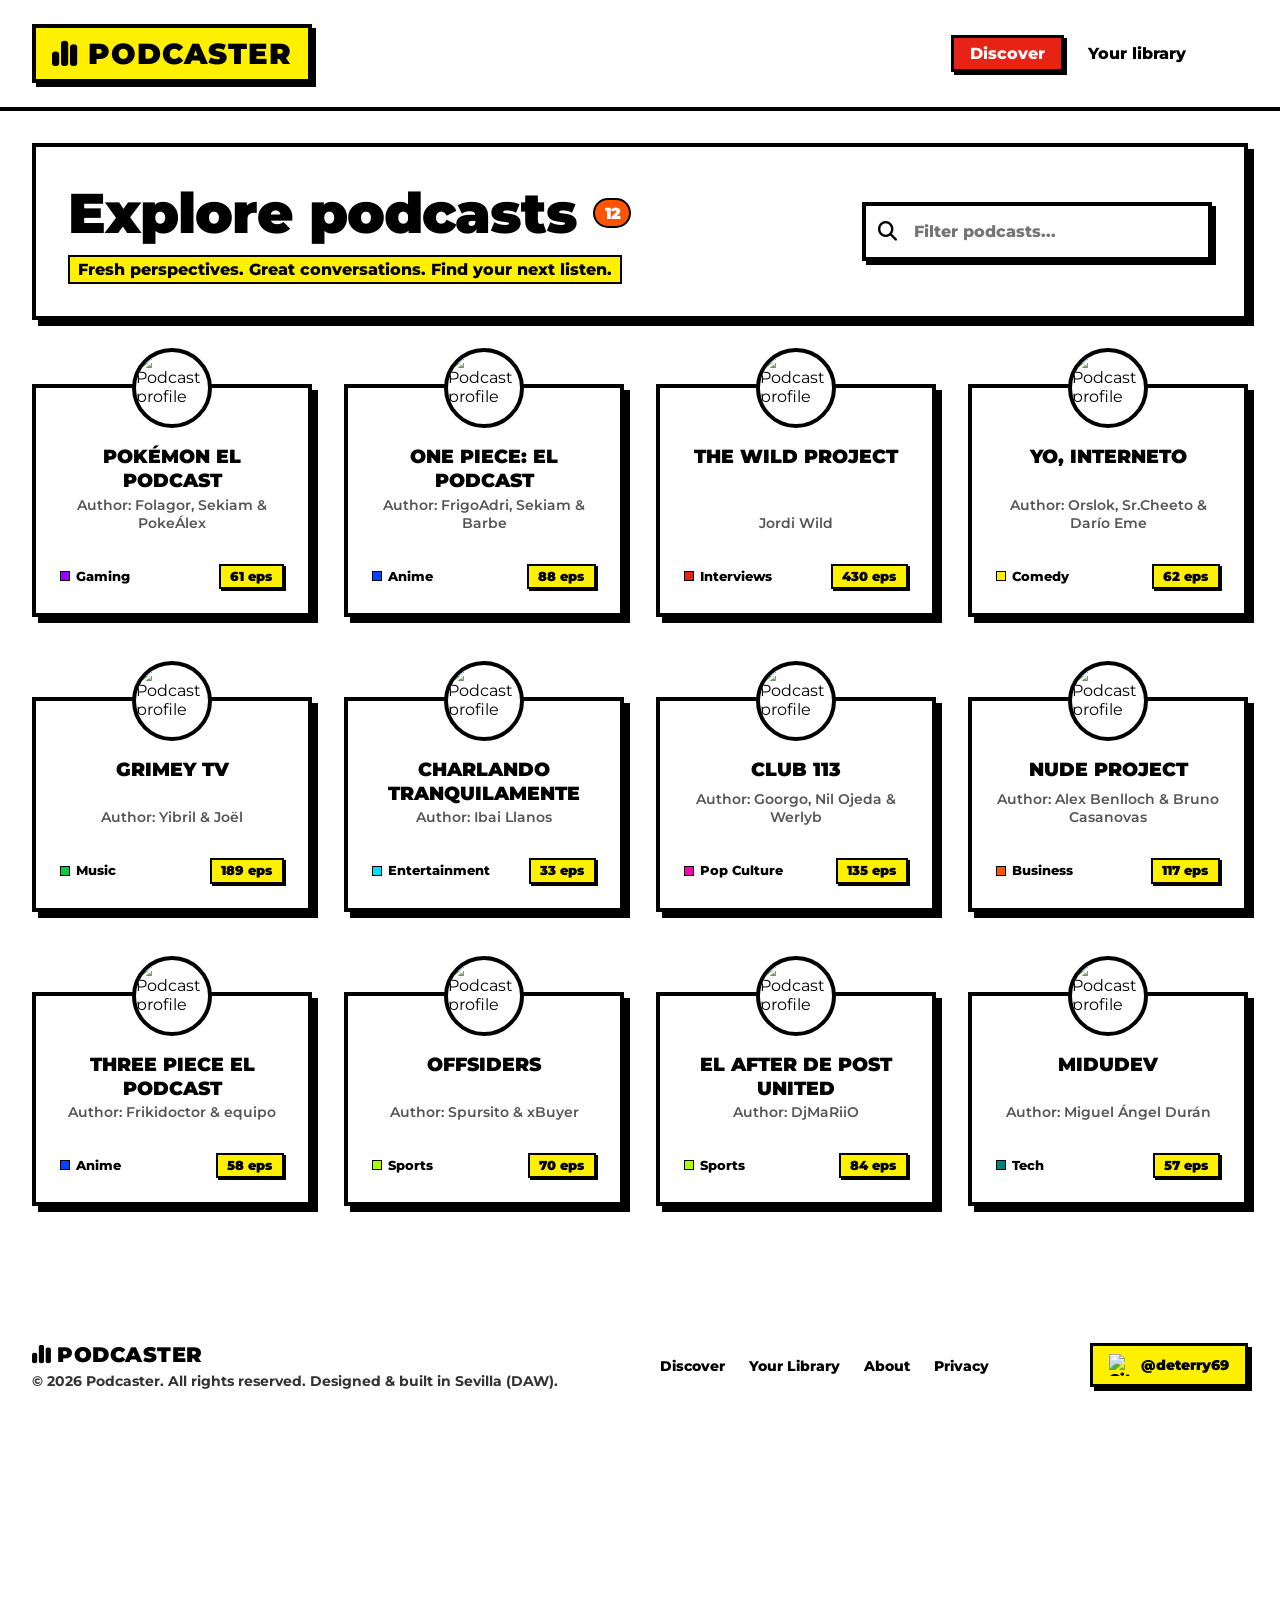
==== commit 161f3e70: "add footer and favicon" ====
--- a/index.html
+++ b/index.html
@@ -4,6 +4,7 @@
     <meta charset="UTF-8">
     <meta name="viewport" content="width=device-width, initial-scale=1.0">
     <title>Podcaster</title>
+    <link rel="icon" type="image/png" href="https://res.cloudinary.com/dbadhyp7x/image/upload/v1794904546/Gemini_Generated_Image_yzcvyxyzcvyxyzcv_cansmd.jpg">
     <link rel="stylesheet" href="https://cdnjs.cloudflare.com/ajax/libs/font-awesome/6.4.0/css/all.min.css">
     <link rel="stylesheet" href="css/styles.css">
     <link href="https://fonts.googleapis.com/css2?family=Montserrat:wght@500;800;900&display=swap" rel="stylesheet">
@@ -41,7 +42,6 @@
                 <div class="controls__search-wrapper">
                     <i class="fa-solid fa-magnifying-glass controls__search-icon"></i>
                     <input type="search" id="search" class="controls__search" placeholder="Filter podcasts...">
-                    <!-- El ⌘ K era una mierda que no funcionaba, así que lo hemos volado -->
                 </div>
             </div>
         </section>
@@ -241,15 +241,29 @@
             </article>
         </section>
 
-        <footer class="footer-banner">
-            <div class="footer-banner__left">
-                <p>All 12 podcasts. Endless possibilities.</p>
-            </div>
-            <div class="footer-banner__right">
-                <p><i class="fa-solid fa-headphones"></i> Stay curious. Keep listening.</p>
-            </div>
-        </footer>
     </main>
 
+    <footer class="footer">
+        <div class="footer__content">
+            <div class="footer__brand">
+                <span class="footer__logo"><i class="fa-solid fa-chart-simple"></i> Podcaster</span>
+                <p class="footer__copy">&copy; 2026 Podcaster. All rights reserved. Designed &amp; built in Sevilla (DAW).</p>
+            </div>
+
+            <nav class="footer__nav" aria-label="Footer navigation">
+                <a href="index.html" class="footer__link">Discover</a>
+                <a href="#" class="footer__link">Your Library</a>
+                <a href="#" class="footer__link">About</a>
+                <a href="#" class="footer__link">Privacy</a>
+            </nav>
+
+            <div class="footer__social">
+                <a href="https://github.com/deterry69" target="_blank" rel="noopener noreferrer" class="footer__github-link" aria-label="GitHub profile of deterry69">
+                    <img src="https://cdn-icons-png.flaticon.com/512/25/25231.png" alt="GitHub logo" class="footer__github-icon">
+                    <span>@deterry69</span>
+                </a>
+            </div>
+        </div>
+    </footer>
 </body>
 </html>
--- a/css/styles.css
+++ b/css/styles.css
@@ -218,7 +218,7 @@
     display: grid;
     grid-template-columns: repeat(4, 1fr);
     gap: 5rem 2rem; 
-    margin-bottom: 4rem;
+    margin-bottom: 2rem;
 }
 
 .podcast-card {
@@ -298,12 +298,11 @@
     gap: 0.4rem;
 }
 
-/* Colores para cada puntito de categoría */
 .color-dot {
     width: 10px;
     height: 10px;
     display: inline-block;
-    border: 1px solid var(--border-color); /* Borde finito para que resalten sobre el blanco */
+    border: 1px solid var(--border-color);
 }
 
 .color-dot--red { background-color: var(--accent-red); }
@@ -317,23 +316,85 @@
 .color-dot--lime { background-color: #aaff00; }
 .color-dot--teal { background-color: #008080; }
 
-.footer-banner {
+.footer {
+    width: 100%;
+    margin-top: 3rem;
+    background-color: #ffffff;
+    background-image: url('https://res.cloudinary.com/dbadhyp7x/image/upload/v1794903919/Gemini_Generated_Image_vmddj4vmddj4vmdd_kpor5r.jpg');
+    background-size: auto 100%;
+    background-position: top center;
+    background-repeat: repeat-x;
+    padding: 1.5rem 2rem 13rem;
+}
+
+.footer__content {
+    max-width: 1336px;
+    margin: 0 auto;
     display: flex;
     justify-content: space-between;
-    padding: 1rem;
-}
-
-.footer-banner__left, .footer-banner__right {
-    background-color: #ffffff;
-    border: var(--border-thickness) solid var(--border-color);
+    align-items: center;
+    gap: 1.5rem;
+}
+
+.footer__brand {
+    display: flex;
+    flex-direction: column;
+    gap: 0.4rem;
+}
+
+.footer__logo {
+    font-size: 1.3rem;
+    font-weight: 900;
+    text-transform: uppercase;
+    letter-spacing: 0.5px;
+}
+
+.footer__copy {
+    font-size: 0.85rem;
+    font-weight: 700;
+    color: #333333;
+}
+
+.footer__nav {
+    display: flex;
+    gap: 1.5rem;
+    flex-wrap: wrap;
+}
+
+.footer__link {
+    font-size: 0.9rem;
+    font-weight: 800;
+    transition: color 0.2s ease;
+}
+
+.footer__link:hover {
+    color: var(--accent-red);
+    text-decoration: underline;
+}
+
+.footer__github-link {
+    display: inline-flex;
+    align-items: center;
+    gap: 0.6rem;
+    background-color: var(--accent-yellow);
+    color: var(--text-primary);
+    padding: 0.5rem 1rem;
+    border: 3px solid var(--border-color);
     box-shadow: 4px 4px 0px var(--border-color);
-    padding: 0.5rem 1rem;
-    font-weight: 900;
-}
-
-.footer-banner__left {
-    background-color: #141414;
-    color: var(--accent-yellow);
+    font-weight: 900;
+    font-size: 0.9rem;
+    transition: transform 0.1s ease, box-shadow 0.1s ease;
+}
+
+.footer__github-link:hover {
+    transform: translate(2px, 2px);
+    box-shadow: 2px 2px 0px var(--border-color);
+}
+
+.footer__github-icon {
+    width: 22px;
+    height: 22px;
+    object-fit: contain;
 }
 
 @media (max-width: 1024px) {
@@ -345,6 +406,14 @@
         text-align: center;
         gap: 2rem;
     }
+    .footer {
+        background-size: cover;
+        padding: 2rem 2rem 10rem;
+    }
+    .footer__content {
+        flex-direction: column;
+        text-align: center;
+    }
 }
 
 @media (max-width: 768px) {
@@ -355,4 +424,7 @@
         flex-direction: column;
         gap: 1rem;
     }
+    .footer {
+        padding: 1.5rem 1.5rem 8rem;
+    }
 }
